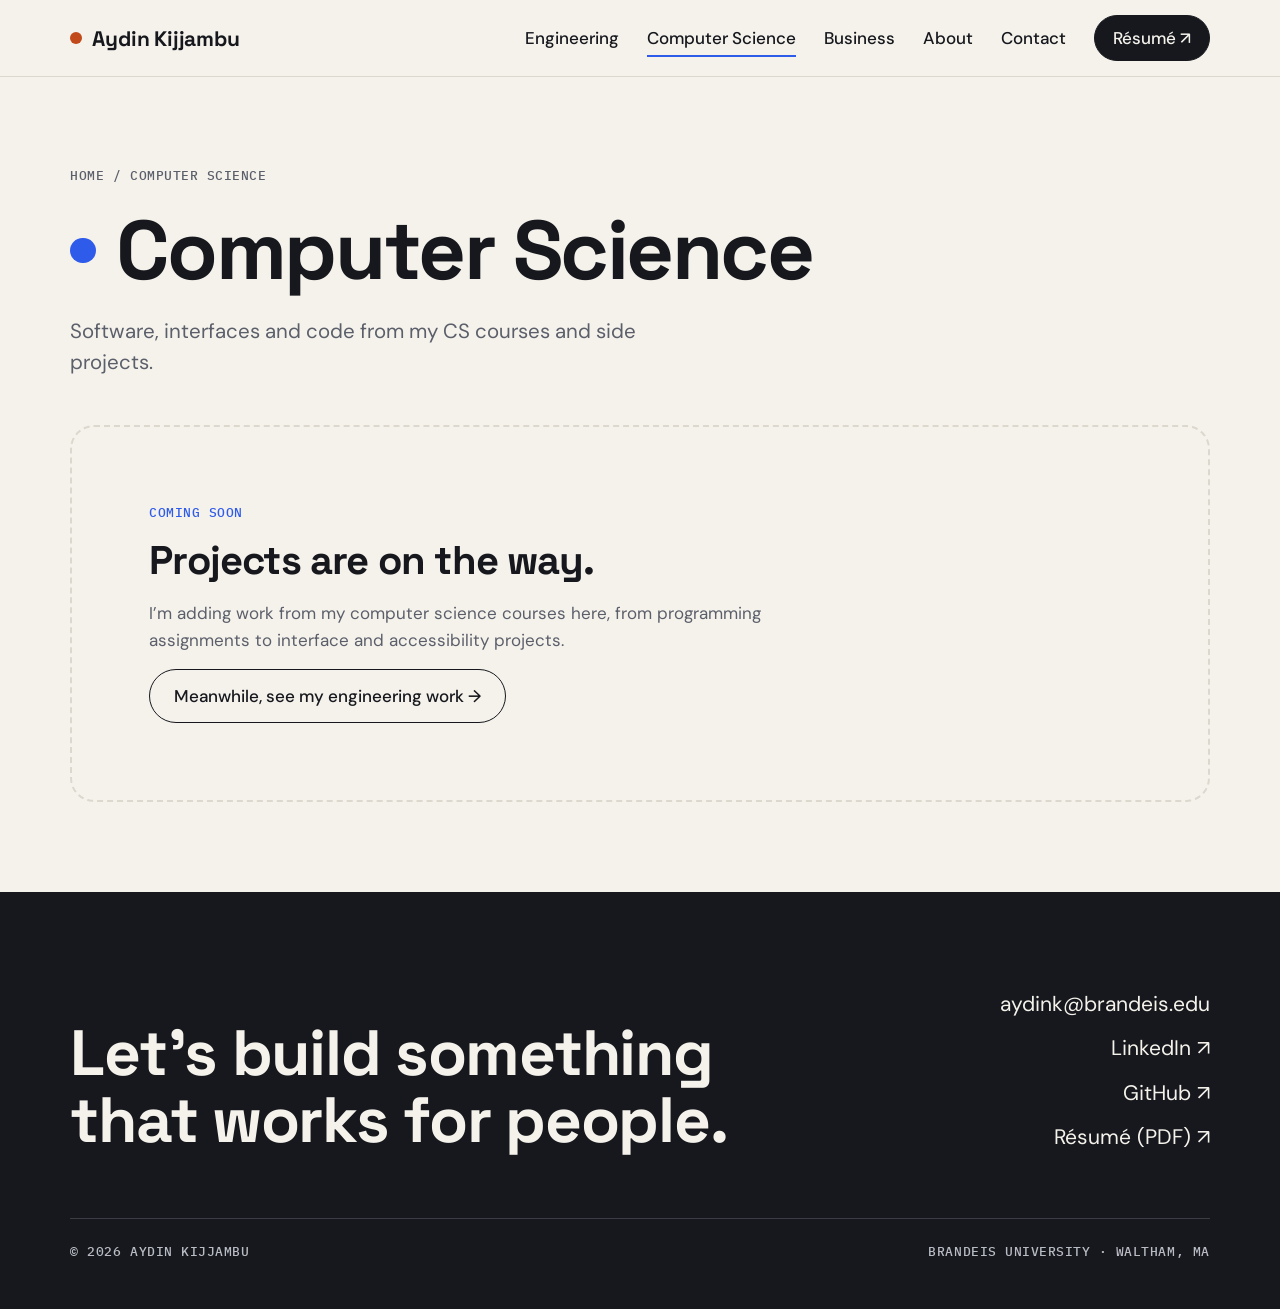
==== computer-science.html @ e4499bab "Portfolio Website Update" ====
<!DOCTYPE html>
<html lang="en">
<head>
  <meta charset="utf-8" />
  <meta name="viewport" content="width=device-width, initial-scale=1" />
  <title>Computer Science — Aydin Kijjambu</title>
  <meta name="description" content="Computer Science projects by Aydin Kijjambu. Software, interfaces and code from my CS courses and side projects." />
  <meta name="author" content="Aydin Kijjambu" />
  <meta property="og:title" content="Computer Science — Aydin Kijjambu" />
  <meta property="og:description" content="Computer Science projects by Aydin Kijjambu. Software, interfaces and code from my CS courses and side projects." />
  <link rel="icon" type="image/x-icon" href="assets/favicon.ico" />
  <link rel="preconnect" href="https://fonts.googleapis.com" />
  <link rel="preconnect" href="https://fonts.gstatic.com" crossorigin />
  <link href="https://fonts.googleapis.com/css2?family=DM+Sans:wght@400;500&family=IBM+Plex+Mono:wght@500&family=Space+Grotesk:wght@500;700&display=swap" rel="stylesheet" />
  <link href="css/site.css" rel="stylesheet" />
</head>
<body class="theme-cs">
  <a class="skip" href="#main">Skip to content</a>
  <header class="nav">
    <div class="wrap">
      <a class="brand" href="index.html">Aydin Kijjambu</a>
      <button class="menu-btn" type="button" aria-expanded="false" aria-controls="menu">Menu</button>
      <ul id="menu">
        <li><a class="link" href="engineering.html">Engineering</a></li>
        <li><a class="link" href="computer-science.html" aria-current="page">Computer Science</a></li>
        <li><a class="link" href="business.html">Business</a></li>
        <li><a class="link" href="index.html#about">About</a></li>
        <li><a class="link" href="#contact">Contact</a></li>
        <li><a class="pill dark small" href="assets/Aydin-Kijjambu-Resume.pdf" target="_blank" rel="noopener">Résumé ↗</a></li>
      </ul>
    </div>
  </header>
  <main id="main">
    <section style="padding-bottom:0">
      <div class="wrap page-head">
        <p class="label crumbs"><a href="index.html">Home</a> / Computer Science</p>
        <div class="title"><h1 class="page">Computer Science</h1></div>
        <p class="lead">Software, interfaces and code from my CS courses and side projects.</p>
      </div>
    </section>
    <section style="padding-top:0">
      <div class="wrap">
        <div class="empty">
          <p class="label accent">Coming soon</p>
          <h2>Projects are on the way.</h2>
          <p>I’m adding work from my computer science courses here, from programming assignments to interface and accessibility projects.</p>
          <a class="pill" href="engineering.html">Meanwhile, see my engineering work →</a>
        </div>
      </div>
    </section>
  </main>
  <footer id="contact">
    <div class="wrap">
      <div class="top">
        <h2>Let’s build something<br />that works for people.</h2>
        <div class="links">
          <a href="mailto:aydink@brandeis.edu">aydink@brandeis.edu</a>
          <a href="https://www.linkedin.com/in/aydin-kijjambu-986672247" target="_blank" rel="noopener">LinkedIn ↗</a>
          <a href="https://github.com/KBradeis" target="_blank" rel="noopener">GitHub ↗</a>
          <a href="assets/Aydin-Kijjambu-Resume.pdf" target="_blank" rel="noopener">Résumé (PDF) ↗</a>
        </div>
      </div>
      <div class="bottom">
        <p class="label">© 2026 Aydin Kijjambu</p>
        <p class="label">Brandeis University · Waltham, MA</p>
      </div>
    </div>
  </footer>
  <script src="js/main.js"></script>
</body>
</html>
---- css/site.css ----
/* Aydin Kijjambu — portfolio styles */
:root {
  --bg: #F5F2EC; --surface: #FFFFFF; --ink: #16181D; --muted: #5B5F6A; --line: #DDD8CE;
  --eng: #C2491A; --eng-soft: #F6E1D5; --cs: #2F5BEA; --cs-soft: #DCE4FB; --bus: #1E7A57; --bus-soft: #D7EDE3;
  --accent: var(--eng); --accent-soft: var(--eng-soft);
  --display: "Space Grotesk", system-ui, sans-serif; --body: "DM Sans", system-ui, sans-serif; --mono: "IBM Plex Mono", ui-monospace, monospace;
  --pad: clamp(20px, 5.5vw, 80px); --radius: 16px; --max: 1440px;
}
.theme-cs { --accent: var(--cs); --accent-soft: var(--cs-soft); }
.theme-bus { --accent: var(--bus); --accent-soft: var(--bus-soft); }
*, *::before, *::after { box-sizing: border-box; }
html { scroll-behavior: smooth; }
body { margin: 0; background: var(--bg); color: var(--ink); font: 17px/1.55 var(--body); -webkit-font-smoothing: antialiased; }
img { max-width: 100%; display: block; }
a { color: inherit; }
:focus-visible { outline: 3px solid var(--accent); outline-offset: 3px; border-radius: 4px; }
.skip { position: absolute; left: -9999px; top: 8px; background: var(--ink); color: var(--bg); padding: 10px 16px; border-radius: 8px; z-index: 100; }
.skip:focus { left: 8px; }
.wrap { max-width: var(--max); margin: 0 auto; padding-left: var(--pad); padding-right: var(--pad); }
.label { font: 500 13px/1.4 var(--mono); letter-spacing: .04em; text-transform: uppercase; color: var(--muted); margin: 0; }
.label.accent { color: var(--accent); }
h1, h2, h3 { font-family: var(--display); margin: 0; letter-spacing: -0.02em; }
h1 { font-size: clamp(48px, 8vw, 112px); line-height: 1; letter-spacing: -0.03em; }
h1.page { font-size: clamp(44px, 6.5vw, 96px); }
h2 { font-size: clamp(30px, 3.4vw, 40px); line-height: 1.15; }
h3 { font-size: clamp(21px, 2vw, 26px); line-height: 1.25; font-weight: 500; letter-spacing: -0.01em; }
.lead { font-size: clamp(18px, 1.6vw, 21px); line-height: 1.5; color: var(--muted); max-width: 46ch; margin: 0; }
p { margin: 0; }

/* Nav */
.nav { position: sticky; top: 0; z-index: 50; background: color-mix(in srgb, var(--bg) 92%, transparent); backdrop-filter: blur(8px); border-bottom: 1px solid var(--line); }
.nav .wrap { display: flex; align-items: center; justify-content: space-between; height: 76px; }
.brand { display: flex; align-items: center; gap: 10px; font: 700 21px var(--display); text-decoration: none; letter-spacing: -0.01em; }
.brand::before { content: ""; width: 12px; height: 12px; border-radius: 50%; background: var(--eng); }
.nav ul { list-style: none; display: flex; align-items: center; gap: 28px; margin: 0; padding: 0; }
.nav a.link { text-decoration: none; font-weight: 500; padding: 6px 0; border-bottom: 2px solid transparent; }
.nav a.link:hover, .nav a.link[aria-current="page"] { border-color: var(--accent); }
.pill { display: inline-flex; align-items: center; gap: 8px; padding: 13px 24px; border-radius: 999px; font-weight: 500; text-decoration: none; border: 1.5px solid var(--ink); }
.pill.dark { background: var(--ink); color: var(--bg); }
.pill.small { padding: 9px 18px; }
.pill:hover { transform: translateY(-1px); }
.menu-btn { display: none; background: none; border: 1.5px solid var(--ink); border-radius: 999px; padding: 8px 16px; font: 500 15px var(--body); color: var(--ink); }
@media (max-width: 860px) {
  .menu-btn { display: inline-block; }
  .nav ul { display: none; position: absolute; left: 0; right: 0; top: 76px; flex-direction: column; align-items: flex-start; gap: 0; background: var(--bg); border-bottom: 1px solid var(--line); padding: 8px var(--pad) 20px; }
  .nav ul.open { display: flex; }
  .nav ul li { width: 100%; }
  .nav a.link { display: block; padding: 14px 0; border-bottom: 1px solid var(--line); }
  .nav ul li:last-child { padding-top: 16px; }
}

/* Sections */
section { padding-top: clamp(56px, 7vw, 96px); padding-bottom: clamp(56px, 7vw, 96px); }
.section-head { display: flex; justify-content: space-between; align-items: flex-end; gap: 24px; margin-bottom: 40px; flex-wrap: wrap; }
.section-head .stack { display: grid; gap: 12px; }
.more { color: var(--accent); font-weight: 500; text-decoration: none; }
.more:hover { text-decoration: underline; }

/* Hero */
.hero .wrap { display: grid; grid-template-columns: 1fr minmax(280px, 520px); gap: 64px; align-items: center; }
.hero .intro { display: grid; gap: 28px; }
.hero .buttons { display: flex; gap: 16px; flex-wrap: wrap; padding-top: 8px; }
.hero figure { margin: 0; }
.hero img { width: 100%; aspect-ratio: 13 / 15; object-fit: cover; border-radius: 24px; }
@media (max-width: 860px) { .hero .wrap { grid-template-columns: 1fr; gap: 40px; } .hero img { aspect-ratio: 4 / 3; } }

/* Subject cards */
.subjects { display: grid; grid-template-columns: repeat(3, 1fr); gap: 32px; }
.subject { display: flex; flex-direction: column; justify-content: space-between; gap: 48px; min-height: 360px; padding: 32px; border-radius: 20px; color: #fff; text-decoration: none; background: var(--accent); transition: transform .15s ease; }
.subject:hover { transform: translateY(-4px); }
.subject h3 { font: 700 clamp(36px, 3.4vw, 48px)/1.05 var(--display); letter-spacing: -0.02em; margin: 16px 0; }
.subject .label { color: #fff; }
.subject .foot { display: flex; justify-content: space-between; align-items: center; font-weight: 500; }
@media (max-width: 960px) { .subjects { grid-template-columns: 1fr; } .subject { min-height: 0; } }

/* Feature card */
.feature { display: grid; grid-template-columns: 1.1fr 1fr; background: var(--surface); border: 1px solid var(--line); border-radius: 24px; overflow: hidden; text-decoration: none; }
.feature img { width: 100%; height: 100%; min-height: 320px; object-fit: cover; }
.feature .text { padding: clamp(28px, 4vw, 56px); display: grid; gap: 20px; align-content: center; }
.feature .text p.desc { color: var(--muted); }
.meta { display: flex; gap: 16px 32px; flex-wrap: wrap; }
.meta div { display: grid; gap: 4px; }
.meta strong { font-weight: 500; }
@media (max-width: 860px) { .feature { grid-template-columns: 1fr; } .feature img { aspect-ratio: 4 / 3; min-height: 0; } }

/* Project cards */
.grid { display: grid; grid-template-columns: repeat(3, 1fr); gap: 32px; }
@media (max-width: 1060px) { .grid { grid-template-columns: repeat(2, 1fr); } }
@media (max-width: 640px) { .grid { grid-template-columns: 1fr; } }
.card { background: var(--surface); border: 1px solid var(--line); border-radius: var(--radius); overflow: hidden; text-decoration: none; display: flex; flex-direction: column; transition: transform .15s ease, box-shadow .15s ease; }
.card:hover, .feature:hover { transform: translateY(-3px); box-shadow: 0 14px 30px -18px rgba(22,24,29,.35); }
.card img { width: 100%; aspect-ratio: 400 / 260; object-fit: cover; background: var(--accent-soft); }
.card .body { padding: 24px 24px 28px; display: grid; gap: 10px; }
.card p.desc { color: var(--muted); }
.card.slot { border: 2px dashed var(--line); background: none; align-items: center; justify-content: center; text-align: center; min-height: 300px; gap: 8px; color: var(--muted); }
.card.slot:hover { transform: none; box-shadow: none; }
.card.slot h3 { color: var(--muted); }
[hidden] { display: none !important; }

/* Tags */
.tags { display: flex; gap: 8px; flex-wrap: wrap; }
.tag { font: 500 12px/1 var(--mono); letter-spacing: .04em; text-transform: uppercase; color: var(--muted); border: 1px solid var(--line); border-radius: 999px; padding: 7px 12px; background: none; }
button.tag { cursor: pointer; font-size: 13px; padding: 9px 14px; }
button.tag[aria-pressed="true"] { background: var(--ink); border-color: var(--ink); color: var(--bg); }

/* About */
.about { background: var(--surface); }
.about .wrap { display: grid; grid-template-columns: 360px 1fr; gap: 80px; }
.about .copy { display: grid; gap: 32px; }
.about .copy > p { font-size: clamp(18px, 1.6vw, 21px); line-height: 1.55; }
.facts { display: grid; grid-template-columns: repeat(3, 1fr); gap: 32px; }
.facts div { display: grid; gap: 6px; align-content: start; }
.facts strong { font-weight: 500; }
@media (max-width: 960px) { .about .wrap { grid-template-columns: 1fr; gap: 24px; } .facts { grid-template-columns: 1fr; gap: 20px; } }

/* Footer */
footer { background: var(--ink); color: var(--bg); }
footer .wrap { padding-top: 96px; padding-bottom: 48px; display: grid; gap: 64px; }
footer .top { display: flex; justify-content: space-between; align-items: flex-end; gap: 40px; flex-wrap: wrap; }
footer h2 { font-size: clamp(36px, 5vw, 64px); line-height: 1.05; }
footer .links { display: grid; gap: 12px; justify-items: end; font-size: 21px; }
footer .links a { text-decoration: none; }
footer .links a:hover { text-decoration: underline; }
footer .bottom { display: flex; justify-content: space-between; gap: 16px; flex-wrap: wrap; border-top: 1px solid #3a3d45; padding-top: 24px; }
footer .label { color: #B9BCC4; }
@media (max-width: 640px) { footer .links { justify-items: start; } }

/* Subject page header */
.page-head { display: grid; gap: 24px; padding-bottom: 48px; }
.page-head .title { display: flex; align-items: center; gap: 20px; }
.page-head .title::before { content: ""; width: clamp(18px, 2vw, 28px); aspect-ratio: 1; border-radius: 50%; background: var(--accent); flex: none; }
.page-head .row { display: flex; justify-content: space-between; align-items: flex-end; gap: 32px; flex-wrap: wrap; }
.stats { display: flex; gap: 40px; }
.stats div { display: grid; gap: 2px; }
.stats strong { font: 700 40px/1.1 var(--display); }
.crumbs a { text-decoration: none; }
.crumbs a:hover { text-decoration: underline; }
.empty { border: 2px dashed var(--line); border-radius: 24px; padding: clamp(32px, 6vw, 80px); display: grid; gap: 16px; justify-items: start; }
.empty p { color: var(--muted); max-width: 52ch; }

/* Project pages */
.project-head { display: grid; gap: 24px; padding-bottom: 48px; }
.project-head .lead { max-width: 62ch; }
.project-meta { display: grid; grid-template-columns: repeat(4, 1fr); gap: 24px; border-top: 1px solid var(--line); padding-top: 24px; margin-top: 8px; }
.project-meta div { display: grid; gap: 6px; align-content: start; }
.project-meta strong { font-weight: 500; }
@media (max-width: 860px) { .project-meta { grid-template-columns: repeat(2, 1fr); } }
.hero-img { width: 100%; max-height: 640px; object-fit: cover; border-radius: 24px; background: var(--accent-soft); }
.article { display: grid; grid-template-columns: 240px minmax(0, 1fr); gap: 96px; }
.toc { position: sticky; top: 108px; align-self: start; display: grid; gap: 12px; }
.toc a { color: var(--muted); text-decoration: none; font-weight: 500; }
.toc a:hover { color: var(--accent); }
@media (max-width: 960px) { .article { grid-template-columns: 1fr; gap: 40px; } .toc { display: none; } }
.content { display: grid; gap: 72px; max-width: 880px; }
.content > section { padding: 0; display: grid; gap: 20px; scroll-margin-top: 100px; }
.content p { font-size: 18px; }
.content p.big { font-size: clamp(18px, 1.6vw, 21px); }
.content a { color: var(--accent); }
blockquote { margin: 8px 0 0; padding: 4px 0 4px 28px; border-left: 4px solid var(--accent); font: 500 clamp(20px, 2vw, 26px)/1.35 var(--display); letter-spacing: -0.01em; }
.boxes { display: grid; gap: 20px; grid-template-columns: repeat(auto-fit, minmax(220px, 1fr)); }
.box { background: var(--surface); border: 1px solid var(--line); border-radius: var(--radius); padding: 24px; display: grid; gap: 10px; align-content: start; }
.box p { color: var(--muted); font-size: 17px; }
.box.stat { background: var(--accent); color: #fff; border: none; align-content: space-between; }
.box.stat strong { font: 700 64px/1 var(--display); letter-spacing: -0.02em; }
.box.stat p { color: #fff; font-weight: 500; }
.cycles { display: grid; grid-template-columns: repeat(2, 1fr); gap: 20px; }
@media (max-width: 640px) { .cycles { grid-template-columns: 1fr; } }
.cycle { background: var(--surface); border: 1px solid var(--line); border-radius: var(--radius); overflow: hidden; }
.cycle img { width: 100%; aspect-ratio: 400 / 240; object-fit: cover; }
.cycle .body { padding: 20px 24px 24px; display: grid; gap: 8px; }
.cycle p { color: var(--muted); font-size: 17px; }
.results { display: grid; grid-template-columns: repeat(3, 1fr); gap: 20px; }
.results div { border-top: 2px solid var(--ink); padding-top: 20px; display: grid; gap: 8px; align-content: start; }
.results strong { font: 700 clamp(30px, 3.4vw, 40px)/1.1 var(--display); }
.results p { color: var(--muted); font-size: 17px; }
@media (max-width: 640px) { .results { grid-template-columns: 1fr; } }
.guide { background: var(--ink); color: var(--bg); border-radius: 20px; padding: 32px; display: grid; grid-template-columns: 1fr 260px; gap: 40px; }
.guide .label { color: var(--eng-soft); }
.guide p { color: var(--eng-soft); font-size: 17px; }
.guide ul { list-style: none; padding: 0; margin: 12px 0 0; display: grid; gap: 8px; }
.guide a { color: #fff; }
@media (max-width: 760px) { .guide { grid-template-columns: 1fr; } }
.steps { display: grid; gap: 56px; }
.step { display: grid; gap: 20px; }
.photos { display: grid; gap: 16px; grid-template-columns: repeat(auto-fit, minmax(240px, 1fr)); }
.photos a { display: block; border-radius: var(--radius); overflow: hidden; background: var(--accent-soft); }
.photos img { width: 100%; height: 100%; max-height: 520px; object-fit: cover; transition: transform .2s ease; }
.photos a:hover img { transform: scale(1.02); }
.photos figcaption { font: 500 12px var(--mono); color: var(--muted); padding-top: 8px; }
.pager { border-top: 1px solid var(--line); }
.pager .wrap { display: flex; justify-content: space-between; align-items: center; gap: 24px; padding-top: 40px; padding-bottom: 40px; flex-wrap: wrap; }
.pager a { text-decoration: none; display: grid; gap: 4px; }
.pager a:hover h3 { color: var(--accent); }
.pager .next { text-align: right; }
@media (prefers-reduced-motion: reduce) { * { transition: none !important; scroll-behavior: auto !important; } }
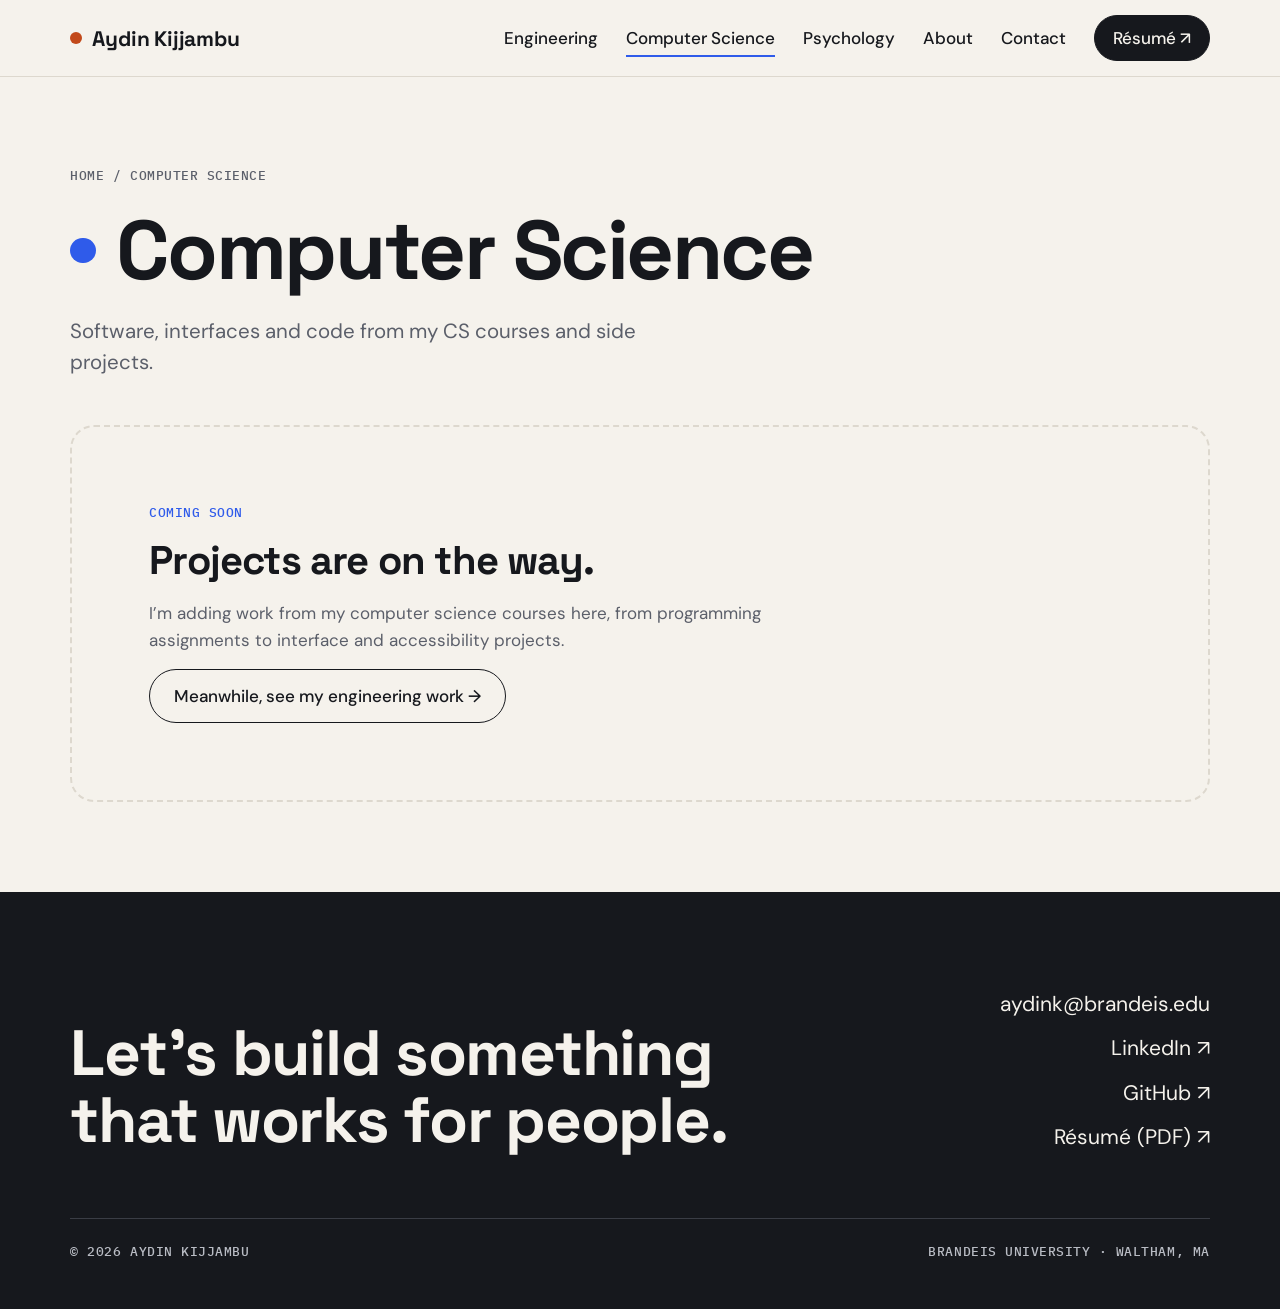
==== commit de32dc1d: "Portfolio Update" ====
--- a/computer-science.html
+++ b/computer-science.html
@@ -23,7 +23,7 @@
       <ul id="menu">
         <li><a class="link" href="engineering.html">Engineering</a></li>
         <li><a class="link" href="computer-science.html" aria-current="page">Computer Science</a></li>
-        <li><a class="link" href="business.html">Business</a></li>
+        <li><a class="link" href="psychology.html">Psychology</a></li>
         <li><a class="link" href="index.html#about">About</a></li>
         <li><a class="link" href="#contact">Contact</a></li>
         <li><a class="pill dark small" href="assets/Aydin-Kijjambu-Resume.pdf" target="_blank" rel="noopener">Résumé ↗</a></li>
--- a/css/site.css
+++ b/css/site.css
@@ -7,7 +7,7 @@
   --pad: clamp(20px, 5.5vw, 80px); --radius: 16px; --max: 1440px;
 }
 .theme-cs { --accent: var(--cs); --accent-soft: var(--cs-soft); }
-.theme-bus { --accent: var(--bus); --accent-soft: var(--bus-soft); }
+.theme-psy { --accent: var(--bus); --accent-soft: var(--bus-soft); }
 *, *::before, *::after { box-sizing: border-box; }
 html { scroll-behavior: smooth; }
 body { margin: 0; background: var(--bg); color: var(--ink); font: 17px/1.55 var(--body); -webkit-font-smoothing: antialiased; }
@@ -98,6 +98,8 @@
 [hidden] { display: none !important; }
 
 /* Tags */
+a.tag { text-decoration: none; }
+a.tag:hover { border-color: var(--accent); color: var(--accent); }
 .tags { display: flex; gap: 8px; flex-wrap: wrap; }
 .tag { font: 500 12px/1 var(--mono); letter-spacing: .04em; text-transform: uppercase; color: var(--muted); border: 1px solid var(--line); border-radius: 999px; padding: 7px 12px; background: none; }
 button.tag { cursor: pointer; font-size: 13px; padding: 9px 14px; }
